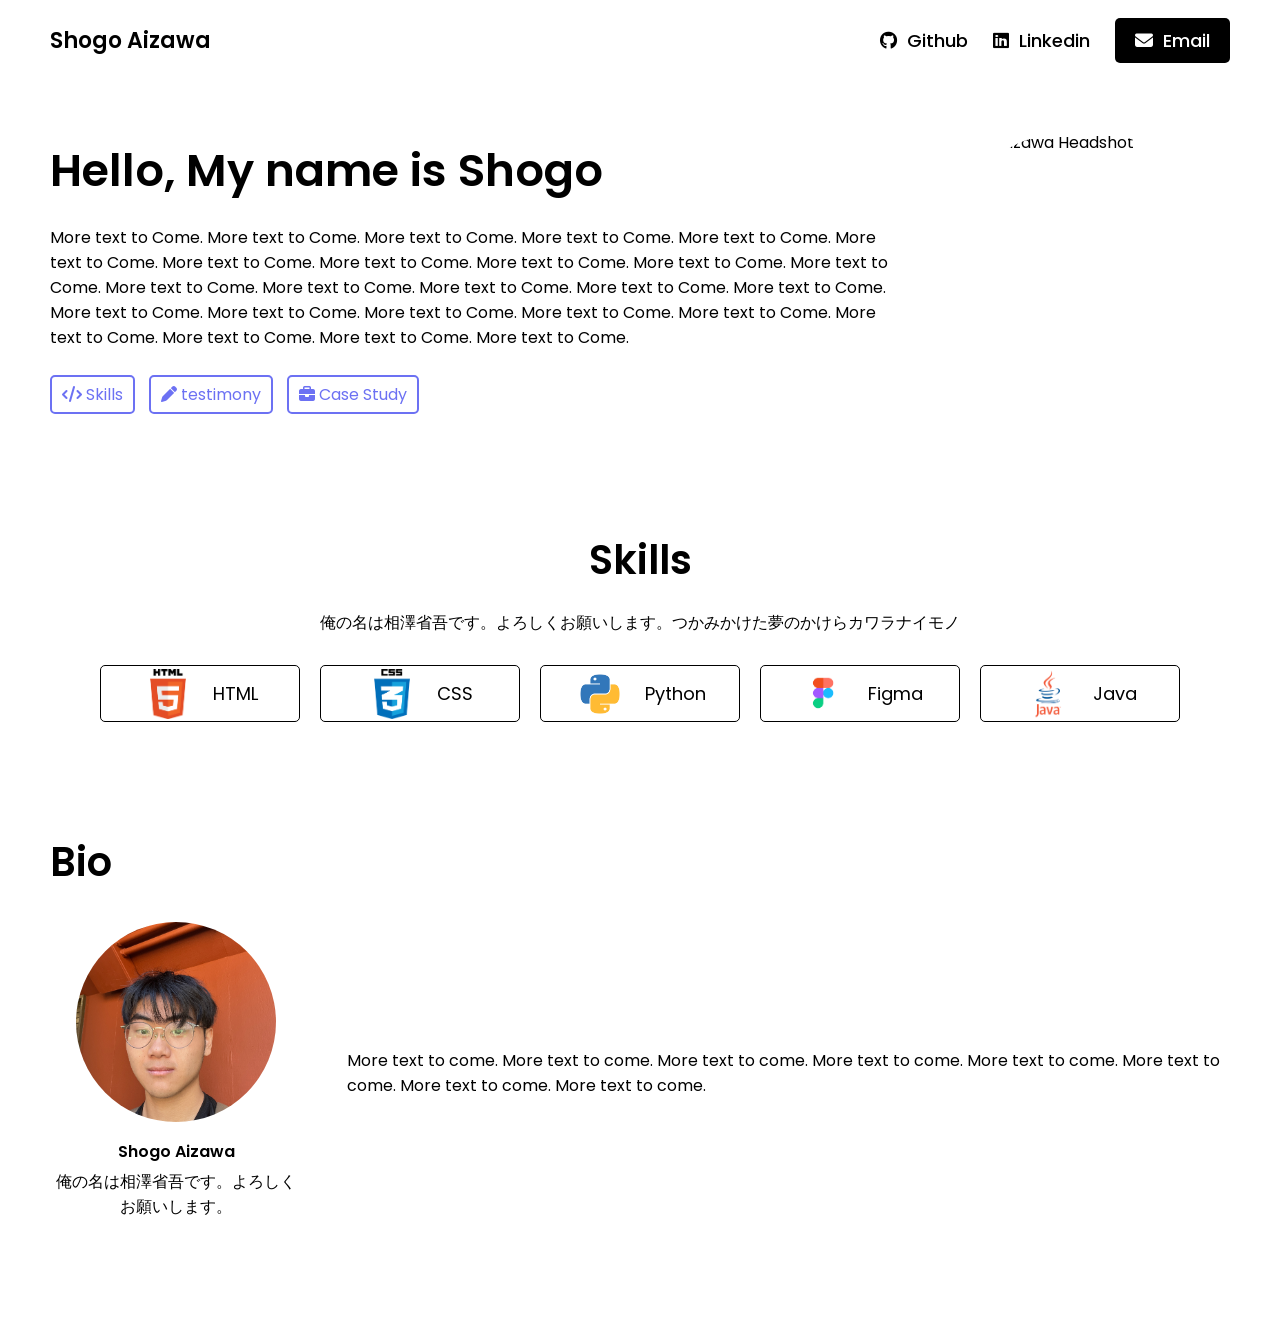
==== index.html @ e5e46f52 "Add files via upload" ====
<!DOCTYPE html>
<html lang="en">
<head>
    <meta charset="UTF-8">
    <meta http-equiv="X-UA-Compatible" content="IE=edge">
    <meta name="viewport" content="width=device-width, initial-scale=1.0">

    <!-- Fonts for Text -->
    <link rel="preconnect" href="https://fonts.googleapis.com">
    <link rel="preconnect" href="https://fonts.gstatic.com" crossorigin>
    <link href="https://fonts.googleapis.com/css2?family=Poppins:wght@400;600&display=swap" rel="stylesheet">

    <!-- Icons -->
    <link rel="stylesheet" href="https://cdnjs.cloudflare.com/ajax/libs/font-awesome/6.7.2/css/all.min.css" integrity="sha512-Evv84Mr4kqVGRNSgIGL/F/aIDqQb7xQ2vcrdIwxfjThSH8CSR7PBEakCr51Ck+w+/U6swU2Im1vVX0SVk9ABhg==" crossorigin="anonymous" referrerpolicy="no-referrer" />

    <Link rel="stylesheet" href="Styles.css">

    <title>Portfolio</title>
</head>
<body>

    <!-- Navigation Bar -->
    <nav>
        <div class="left">
         <a href="/">Shogo Aizawa</a>
         </div>

        <div class="right">

            <!-- Links to Github Icon-->
           <a href="http://github.com" target="_blank" rel="noopener noreferrer">
                <i class="fa-brands fa-github"></i>

                <!-- Text with the link -->
                <span>Github</span>
            </a>


            <!-- Links to LinkedIn Icon-->
            <a href="http://linkedin.com" target="_blank" rel="noopener noreferrer">
                <i class="fab fa-linkedin"></i>
                <span>Linkedin</span>
            </a>


            <!-- Links to Email Icon-->
            <a href="mailto: Shoait18@gmail.com">
                <i class="fa-solid fa-envelope"></i>
                <span>Email</span>
           </a>
        </div>  
    </nav>

    <main>
        <!-- Section 1: Hero -->
         <section class="hero-section">
            <div class="text">
              <h2>Hello, My name is Shogo</h2>
              <p>More text to Come. More text to Come. More text to Come. More text to Come. More text to Come. More text to Come. More text to Come. More text to Come. More text to Come. More text to Come. More text to Come. More text to Come. More text to Come. More text to Come. More text to Come. More text to Come. More text to Come. More text to Come. More text to Come. More text to Come. More text to Come. More text to Come. More text to Come. More text to Come. More text to Come. </p>
              
              <div class="links">
                <a href="#Skills">
                <i class="fa-solid fa-code"></i>
                <span>Skills</span>
                </a>

                <a href="#testimony">
                <i class="fa-solid fa-pen"></i>
                <span>testimony</span>
                </a>

                <a href="casestudy.html">
                    <i class="fa-solid fa-briefcase"></i>
                    <span>Case Study</span>
                </a>

              </div>
            </div>
            
        <div class="headshot">
              <img src="Images/Headshot (1).jpg" alt="Shogo Aizawa Headshot">
        </div>

         </section>

        <!-- Section 2: Skills -->
         <section id="Skills" class="skills-section">
         <h2>Skills</h2>
         <div class="text">
            俺の名は相澤省吾です。よろしくお願いします。つかみかけた夢のかけらカワラナイモノ
         </div>

         <div class="cells">
            <div class="cell">
                <img src="Images/HTML Logo.png" alt="Laws Logo">
                <span>HTML</span>
            </div>

        <div class="cells">
            <div class="cell">
                <img src="Images/css-logo.png" alt="Animal Crossing">
                <span>CSS</span>
            </div>

        <div class="cells">
            <div class="cell">
                <img src="Images/Python_logo.jpg" alt="Cute Shrimp">
                <span>Python</span>
            </div>

        <div class="cells">
            <div class="cell">
                <img src="Images/Figma Logo.png" alt="Cute Fish">
                <span>Figma</span>
            </div>

        <div class="cells">
            <div class="cell">
                <img src="Images/Java.png" alt="Cute Cat">
                <span>Java</span>
            </div>

        
        
        
        
        
        


         </div>
        </section>



        <!-- Section 3: Bio -->
        <section id="Bio" class="Bio-section">
            <h2>Bio</h2>
            <div class="group">
                <div class="person-details">
                    <img src="Images/Me_Headshot.JPG">
                    <p> Shogo Aizawa</p>
                    <p> 俺の名は相澤省吾です。よろしくお願いします。</p>

                </div>

                <div class="text">
              <p>More text to come. More text to come. More text to come. More text to come. More text to come. More text to come. More text to come. More text to come. </p>
                </div>
            </div>

        </section>

    </main>

</body>
</html>
---- Styles.css ----
:root {
    --text-color: #000000;
    --link-color: #6c71f3;
    --background-color: #ffffff;
}

* {
    margin: 0;
    padding: 0;
    box-sizing: border-box;
}

html {
    scroll-behavior: smooth;
}

body { /* This is the main container for the entire webpage, it sets the font, background color, and centers the content with a max width. */
    font-family: 'Poppins', sans-serif;
    background-color: var(--background-color);
    max-width: 1700px;
    margin: 0 auto;
}

a {
    color: var(--link-color);
    text-decoration: none;
}

/* Navigation Bar */
nav {
    display: flex;
    align-items: center;
    justify-content: space-between;

    padding: 0 50px;
    height: 80px;
}

nav .left a {
    color: var(--text-color);
    font-size: 22px;
    font-weight: 600;
}

nav .right a {
    color: var(--text-color);
    font-size: 18px;
    font-weight: 500;
    margin-left: 20px;
}

nav .right a:last-child {
    color: var(--background-color);
    background-color: var(--text-color) ;
    border-radius: 5px;
    padding: 10px 20px; 

}

nav .right a span {
    margin-left: 5px;
}

/* Section 1: Hero Section */
.hero-section {
    display: flex;
    justify-content: space-between;
    align-items: center;
    padding: 0 50px;
    margin: 50px 0;
    margin-bottom: 100px;
    gap: 40px;
}

.hero-section text{
    flex: 5;
}

.hero-section .text h2 {
    font-size: 45px;
    font-weight: 600;
    margin-bottom: 20px;
}

.hero-section .text .links {
    margin-top: 25px;
}

.hero-section .text .links a {
    display: inline-block;
    padding: 5px 10px; 
    border: 2px solid var(--link-color);
    border-radius: 5px;
    margin-right: 10px;
    margin-bottom: 10px;
    transition: .2s;
}

.hero-section .text .links a:hover {
    background-color: var(--link-color);
    color: var(--background-color);
    border:  2px solid var(--text-color)

}

.hero-section .headshot {
    flex: 2;
    display: flex;
    justify-content: right;
}
.hero-section .headshot img {
    width: 300px;
    max-width: 400px;
    border-radius: 50%;
    height: 300px;
    object-fit: cover;
    object-position: top;
}

/*Section 2: Skills */
.skills-section {
    padding: 0 50px;
    margin-bottom: 100px;
}

.skills-section h2 {
    text-align: center;
    font-size: 40px;
    font-weight: 600;
    margin-bottom: 20px;
}

.skills-section .text {
    margin-bottom: 20px;
    text-align: center;
}

.skills-section .cells {
    display: flex;
    justify-content: center;
    flex-wrap: wrap;
}

.skills-section .cells .cell {
    display: flex;
    justify-content: center;
    align-items: center;
    gap: 10px;

    width : 200px;
    padding: 10 20px;
    border: 1.5px solid #000000;
    border-radius: 5px;
    margin: 10px;
}

.skills-section .cells .cell img {
    width: 50px;
    height: 55px;
    margin-right: 10px;
    object-fit: contain;
    border-radius: 2px;
}

.skills-section .cells .cell span {
    font-size: 18px;

}

/* Section 3: Bio */
.Bio-section {
    padding: 0 50px;
    margin-bottom: 100px;
}

.Bio-section h2 {
    font-size: 40px;
    font-weight: 600;
    margin-bottom: 30px;
}

.Bio-section .group {
    display: flex;
    justify-content: space-between;
    align-items: center;
    gap: 45px;
}

.Bio-section .group .person-details {
    text-align: center;
    flex: 2;
}

.Bio-section .group .person-details img{
    width: 200px;
    aspect-ratio: 1/1;
    object-fit: cover;
    border-radius: 50%;
    margin-bottom: 10px;
}

.Bio-section .group .person-details p { /* The space b/w the name and the description */
    font-weight: 600;
    margin-bottom: 5px;
}

.Bio-section .group .person-details p:last-child {
    font-weight: normal;

}

.Bio-section .group .text {
    flex: 7;
}

/* Section 4: Contact */



@media (max-width: 850px) {
    /* Section Hero z1: hero */
    nav {
        padding: 0 20px;
    }
    nav .left a {
        font-size: 20px;
    }
    nav .right a {
        font-size: 16px;
        margin-left: 10px;
    }
    nav .right a:last-child {
        padding: 8px 15px;
    }

    /* Hero Section */
    .hero-section {
        flex-direction: column;
        align-items: center;
        padding: 0 20px;
        margin-bottom: 50px;
    }
    .hero-section text {
        text-align: center;
        margin-bottom: 30px;
    }
    .hero-section .text h2 {
        font-size: 35px;
    }
    .hero-section .headshot img {
        width: 300px;
        max-width: 300px;
    }
}

@media (max-width: 740px) {
    /* Section 1: Hero */
    .hero-section {
        flex-direction: column-reverse;
    }

    .hero-section .headshot {
        width: 300px;
    }

    /* Section 2:  Bio */
.Bio-section h2 {
    text-align: center;
}

.Bio-section .group {
    flex-direction: column;
}

/* Section 4: Contact */
.contact-section .group {
    flex-direction: column;
}
}


@media (max-width: 600px) {
/* Nav Bar */
    nav {
        padding: 0 20px
    }
    nav .right a {
        font-size: 22px
    }

    nav .right a:last-child {
        color: var(--text-color);
        background-color: transparent;
        padding: 0;
    }
    nav .right a span {
        display: none;
    }

    /* Section 1: Hero */
.hero-section {
    padding: 0 20px;
}

.hero-section .text h2 {
     font-size: 30px;
        
}

/*Section 2: Skills */
.skills-section {
    padding: 0 20px;

}
.skills-section .cells .cell span {
    font-size: 16px;
}

/* Section 4: Contact */
.Bio-section {
    padding: 0 20px;
}
/* Casestudy */
/* Case Study Page */
.casestudy-section {
    padding: 0 50px;
    margin: 100px 0;
    display: flex;
    justify-content: center;
    align-items: center;
}

.casestudy-placeholder {
    text-align: center;
    border: 2px dashed var(--link-color);
    border-radius: 10px;
    padding: 80px 60px;
    max-width: 600px;
    width: 100%;
}

.casestudy-placeholder i {
    font-size: 60px;
    color: var(--link-color);
    margin-bottom: 20px;
}

.casestudy-placeholder h1 {
    font-size: 40px;
    font-weight: 600;
    margin-bottom: 15px;
}

.casestudy-placeholder p {
    font-size: 18px;
    color: #666;
    margin-bottom: 30px;
}

.casestudy-placeholder a {
    display: inline-block;
    padding: 10px 20px;
    border: 2px solid var(--link-color);
    border-radius: 5px;
    transition: .2s;
}

.casestudy-placeholder a:hover {
    background-color: var(--link-color);
    color: var(--background-color);
}

.casestudy-placeholder a span {
    margin-left: 5px;
}

}
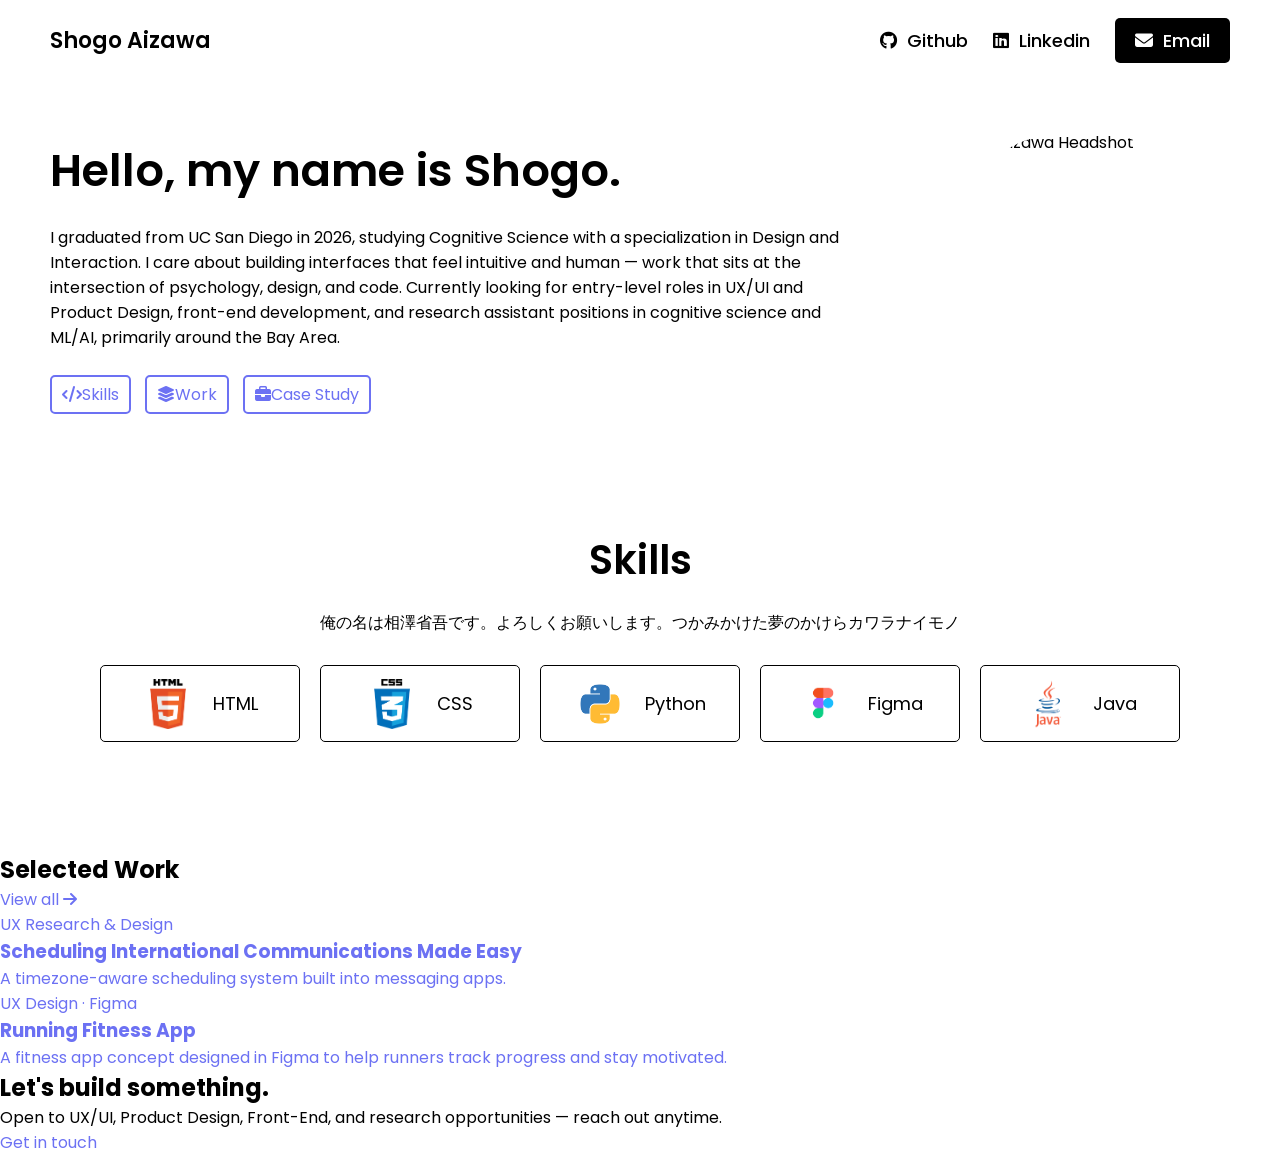
==== commit 576660af: "Update font and enhance hero section content Updated the font link to include Bebas Neue and modifie" ====
--- a/index.html
+++ b/index.html
@@ -8,7 +8,7 @@
     <!-- Fonts for Text -->
     <link rel="preconnect" href="https://fonts.googleapis.com">
     <link rel="preconnect" href="https://fonts.gstatic.com" crossorigin>
-    <link href="https://fonts.googleapis.com/css2?family=Poppins:wght@400;600&display=swap" rel="stylesheet">
+    <link href="https://fonts.googleapis.com/css2?family=Bebas+Neue&family=Poppins:wght@400;600&display=swap" rel="stylesheet">
 
     <!-- Icons -->
     <link rel="stylesheet" href="https://cdnjs.cloudflare.com/ajax/libs/font-awesome/6.7.2/css/all.min.css" integrity="sha512-Evv84Mr4kqVGRNSgIGL/F/aIDqQb7xQ2vcrdIwxfjThSH8CSR7PBEakCr51Ck+w+/U6swU2Im1vVX0SVk9ABhg==" crossorigin="anonymous" referrerpolicy="no-referrer" />
@@ -18,6 +18,8 @@
     <title>Portfolio</title>
 </head>
 <body>
+    <!-- Grain Effect -->
+    <div class="grain"></div>
 
     <!-- Navigation Bar -->
     <nav>
@@ -55,27 +57,17 @@
         <!-- Section 1: Hero -->
          <section class="hero-section">
             <div class="text">
-              <h2>Hello, My name is Shogo</h2>
-              <p>More text to Come. More text to Come. More text to Come. More text to Come. More text to Come. More text to Come. More text to Come. More text to Come. More text to Come. More text to Come. More text to Come. More text to Come. More text to Come. More text to Come. More text to Come. More text to Come. More text to Come. More text to Come. More text to Come. More text to Come. More text to Come. More text to Come. More text to Come. More text to Come. More text to Come. </p>
-              
-              <div class="links">
-                <a href="#Skills">
-                <i class="fa-solid fa-code"></i>
-                <span>Skills</span>
-                </a>
-
-                <a href="#testimony">
-                <i class="fa-solid fa-pen"></i>
-                <span>testimony</span>
-                </a>
-
-                <a href="casestudy.html">
-                    <i class="fa-solid fa-briefcase"></i>
-                    <span>Case Study</span>
-                </a>
-
+                <h2 class="reveal-heading">
+                  <span>Hello, my name is</span>
+                  <span class="accent">Shogo.</span>
+                </h2>
+                <p class="reveal">I graduated from UC San Diego in 2026, studying Cognitive Science with a specialization in Design and Interaction. I care about building interfaces that feel intuitive and human — work that sits at the intersection of psychology, design, and code. Currently looking for entry-level roles in UX/UI and Product Design, front-end development, and research assistant positions in cognitive science and ML/AI, primarily around the Bay Area.</p>              
+                <div class="links reveal">
+                    <a href="#Skills"><i class="fa-solid fa-code"></i><span>Skills</span></a>
+                    <a href="#work"><i class="fa-solid fa-layer-group"></i><span>Work</span></a>
+                    <a href="casesstudies.html"><i class="fa-solid fa-briefcase"></i><span>Case Study</span></a>
+                </div>
               </div>
-            </div>
             
         <div class="headshot">
               <img src="Images/Headshot (1).jpg" alt="Shogo Aizawa Headshot">
@@ -91,67 +83,47 @@
          </div>
 
          <div class="cells">
-            <div class="cell">
-                <img src="Images/HTML Logo.png" alt="Laws Logo">
-                <span>HTML</span>
-            </div>
-
-        <div class="cells">
-            <div class="cell">
-                <img src="Images/css-logo.png" alt="Animal Crossing">
-                <span>CSS</span>
-            </div>
-
-        <div class="cells">
-            <div class="cell">
-                <img src="Images/Python_logo.jpg" alt="Cute Shrimp">
-                <span>Python</span>
-            </div>
-
-        <div class="cells">
-            <div class="cell">
-                <img src="Images/Figma Logo.png" alt="Cute Fish">
-                <span>Figma</span>
-            </div>
-
-        <div class="cells">
-            <div class="cell">
-                <img src="Images/Java.png" alt="Cute Cat">
-                <span>Java</span>
-            </div>
-
+            <div class="cell"><img src="Images/HTML Logo.png" alt="HTML"><span>HTML</span></div>
+            <div class="cell"><img src="Images/css-logo.png" alt="CSS"><span>CSS</span></div>
+            <div class="cell"><img src="Images/Python_logo.jpg" alt="Python"><span>Python</span></div>
+            <div class="cell"><img src="Images/Figma Logo.png" alt="Figma"><span>Figma</span></div>
+            <div class="cell"><img src="Images/Java.png" alt="Java"><span>Java</span></div>
+        </div>
         
-        
-        
-        
-        
-        
-
-
          </div>
         </section>
 
+        <section id="work" class="work-section reveal">
+            <div class="work-heading">
+                <h2>Selected Work</h2>
+                <a href="casesstudies.html" class="view-all">View all <i class="fa-solid fa-arrow-right"></i></a>
+            </div>
+            <div class="cs-grid">
+                <a href="SNS_Timezone_Scheduling.html" class="cs-card">
+                    <span class="cs-tag">UX Research &amp; Design</span>
+                    <h3>Scheduling International Communications Made Easy</h3>
+                    <p>A timezone-aware scheduling system built into messaging apps.</p>
+                </a>
+                <a href="casestudy-running-app.html" class="cs-card">
+                    <span class="cs-tag">UX Design · Figma</span>
+                    <h3>Running Fitness App</h3>
+                    <p>A fitness app concept designed in Figma to help runners track progress and stay motivated.</p>
+                </a>
+            </div>
+        </section>
 
+        <section class="cta-section reveal">
+            <h2>Let's build something.</h2>
+            <p>Open to UX/UI, Product Design, Front-End, and research opportunities — reach out anytime.</p>
+            <a href="mailto:Shoait18@gmail.com" class="cta-button">Get in touch</a>
+        </section>
+    
+        <div class="cursor-dot"></div>
 
-        <!-- Section 3: Bio -->
-        <section id="Bio" class="Bio-section">
-            <h2>Bio</h2>
-            <div class="group">
-                <div class="person-details">
-                    <img src="Images/Me_Headshot.JPG">
-                    <p> Shogo Aizawa</p>
-                    <p> 俺の名は相澤省吾です。よろしくお願いします。</p>
-
-                </div>
-
-                <div class="text">
-              <p>More text to come. More text to come. More text to come. More text to come. More text to come. More text to come. More text to come. More text to come. </p>
-                </div>
-            </div>
-
-        </section>
+        <script src="script.js"></script>
 
     </main>
 
+
 </body>
-</html>+</html>
--- a/Styles.css
+++ b/Styles.css
@@ -14,7 +14,7 @@
     scroll-behavior: smooth;
 }
 
-body { /* This is the main container for the entire webpage, it sets the font, background color, and centers the content with a max width. */
+body {
     font-family: 'Poppins', sans-serif;
     background-color: var(--background-color);
     max-width: 1700px;
@@ -26,12 +26,11 @@
     text-decoration: none;
 }
 
-/* Navigation Bar */
+/* ─── Navigation Bar ─────────────────────────────── */
 nav {
     display: flex;
     align-items: center;
     justify-content: space-between;
-
     padding: 0 50px;
     height: 80px;
 }
@@ -51,28 +50,26 @@
 
 nav .right a:last-child {
     color: var(--background-color);
-    background-color: var(--text-color) ;
+    background-color: var(--text-color);
     border-radius: 5px;
-    padding: 10px 20px; 
-
+    padding: 10px 20px;
 }
 
 nav .right a span {
     margin-left: 5px;
 }
 
-/* Section 1: Hero Section */
+/* ─── Hero Section ───────────────────────────────── */
 .hero-section {
     display: flex;
     justify-content: space-between;
     align-items: center;
     padding: 0 50px;
-    margin: 50px 0;
-    margin-bottom: 100px;
+    margin: 50px 0 100px;
     gap: 40px;
 }
 
-.hero-section text{
+.hero-section .text {
     flex: 5;
 }
 
@@ -88,7 +85,7 @@
 
 .hero-section .text .links a {
     display: inline-block;
-    padding: 5px 10px; 
+    padding: 5px 10px;
     border: 2px solid var(--link-color);
     border-radius: 5px;
     margin-right: 10px;
@@ -99,8 +96,7 @@
 .hero-section .text .links a:hover {
     background-color: var(--link-color);
     color: var(--background-color);
-    border:  2px solid var(--text-color)
-
+    border: 2px solid var(--text-color);
 }
 
 .hero-section .headshot {
@@ -108,6 +104,7 @@
     display: flex;
     justify-content: right;
 }
+
 .hero-section .headshot img {
     width: 300px;
     max-width: 400px;
@@ -117,7 +114,7 @@
     object-position: top;
 }
 
-/*Section 2: Skills */
+/* ─── Skills Section ─────────────────────────────── */
 .skills-section {
     padding: 0 50px;
     margin-bottom: 100px;
@@ -146,9 +143,8 @@
     justify-content: center;
     align-items: center;
     gap: 10px;
-
-    width : 200px;
-    padding: 10 20px;
+    width: 200px;
+    padding: 10px 20px;
     border: 1.5px solid #000000;
     border-radius: 5px;
     margin: 10px;
@@ -164,10 +160,9 @@
 
 .skills-section .cells .cell span {
     font-size: 18px;
-
-}
-
-/* Section 3: Bio */
+}
+
+/* ─── Bio Section ────────────────────────────────── */
 .Bio-section {
     padding: 0 50px;
     margin-bottom: 100px;
@@ -191,7 +186,7 @@
     flex: 2;
 }
 
-.Bio-section .group .person-details img{
+.Bio-section .group .person-details img {
     width: 200px;
     aspect-ratio: 1/1;
     object-fit: cover;
@@ -199,62 +194,321 @@
     margin-bottom: 10px;
 }
 
-.Bio-section .group .person-details p { /* The space b/w the name and the description */
+.Bio-section .group .person-details p {
     font-weight: 600;
     margin-bottom: 5px;
 }
 
 .Bio-section .group .person-details p:last-child {
     font-weight: normal;
-
 }
 
 .Bio-section .group .text {
     flex: 7;
 }
 
-/* Section 4: Contact */
-
-
+/* ─── Case Study Layout ──────────────────────────── */
+.casestudy-layout {
+    display: flex;
+    align-items: flex-start;
+    gap: 0;
+    padding: 0 50px 80px;
+}
+
+/* ─── Sidebar ────────────────────────────────────── */
+.casestudy-sidebar {
+    position: sticky;
+    top: 30px;
+    width: 200px;
+    flex-shrink: 0;
+    padding-top: 10px;
+    margin-right: 50px;
+}
+
+.sidebar-label {
+    font-size: 11px;
+    font-weight: 600;
+    letter-spacing: 0.08em;
+    text-transform: uppercase;
+    color: #999;
+    margin-bottom: 12px;
+}
+
+.sidebar-nav {
+    display: flex;
+    flex-direction: column;
+    gap: 4px;
+}
+
+.sidebar-link {
+    font-size: 14px;
+    color: #888;
+    padding: 6px 12px;
+    border-left: 2px solid #e5e5e5;
+    transition: all 0.2s;
+    display: block;
+}
+
+.sidebar-link:hover {
+    color: var(--link-color);
+    border-left-color: var(--link-color);
+    background-color: transparent;
+}
+
+.sidebar-link.active {
+    color: var(--link-color);
+    border-left-color: var(--link-color);
+    font-weight: 600;
+}
+
+/* ─── Case Study Content ─────────────────────────── */
+.casestudy-section {
+    flex: 1;
+    min-width: 0;
+    padding-top: 10px;
+}
+
+.casestudy-content {
+    width: 100%;
+}
+
+.casestudy-header {
+    display: flex;
+    align-items: center;
+    gap: 16px;
+    margin-bottom: 50px;
+    padding-bottom: 24px;
+    border-bottom: 2px solid var(--link-color);
+}
+
+.casestudy-header i {
+    font-size: 28px;
+    color: var(--link-color);
+}
+
+.casestudy-header h1 {
+    font-size: 36px;
+    font-weight: 600;
+    margin: 0;
+    flex: 1;
+}
+
+.back-link {
+    display: inline-flex;
+    align-items: center;
+    gap: 6px;
+    padding: 8px 16px;
+    border: 2px solid var(--link-color);
+    border-radius: 5px;
+    font-size: 14px;
+    color: var(--link-color);
+    transition: 0.2s;
+    white-space: nowrap;
+}
+
+.back-link:hover {
+    background-color: var(--link-color);
+    color: var(--background-color);
+}
+
+/* ─── Section Blocks ─────────────────────────────── */
+.casestudy-block {
+    margin-bottom: 64px;
+    scroll-margin-top: 30px;
+}
+
+.casestudy-block h2 {
+    font-size: 22px;
+    font-weight: 600;
+    margin-bottom: 20px;
+    color: var(--link-color);
+}
+
+.casestudy-block p {
+    font-size: 16px;
+    line-height: 1.85;
+    color: #444;
+    margin-bottom: 16px;
+}
+
+.casestudy-block p:last-child {
+    margin-bottom: 0;
+}
+
+/* ─── Carousel ───────────────────────────────────── */
+.carousel {
+    display: flex;
+    align-items: center;
+    gap: 16px;
+    margin-top: 28px;
+}
+
+.carousel-track-wrapper {
+    overflow: hidden;
+    flex: 1;
+}
+
+.carousel-track {
+    display: flex;
+    transition: transform 0.4s ease;
+}
+
+.carousel-slide {
+    min-width: 100%;
+    margin: 0;
+    display: flex;
+    flex-direction: column;
+    align-items: center;
+}
+
+.prototype-img {
+    width: auto;
+    max-width: 100%;
+    height: 520px;
+    object-fit: contain;
+    display: block;
+    border-radius: 10px;
+}
+
+.carousel-slide figcaption {
+    margin-top: 14px;
+    text-align: center;
+    max-width: 480px;
+}
+
+.carousel-slide figcaption strong {
+    display: block;
+    font-size: 15px;
+    color: var(--text-color);
+    margin-bottom: 4px;
+}
+
+.carousel-slide figcaption span {
+    font-size: 13px;
+    color: #888;
+    line-height: 1.6;
+}
+
+.carousel-btn {
+    background: none;
+    border: 2px solid var(--link-color);
+    color: var(--link-color);
+    border-radius: 50%;
+    width: 42px;
+    height: 42px;
+    font-size: 24px;
+    cursor: pointer;
+    flex-shrink: 0;
+    line-height: 1;
+    transition: 0.2s;
+    display: flex;
+    align-items: center;
+    justify-content: center;
+}
+
+.carousel-btn:hover {
+    background-color: var(--link-color);
+    color: #fff;
+}
+
+/* Dots */
+.carousel-dots {
+    display: flex;
+    justify-content: center;
+    gap: 8px;
+    margin-top: 16px;
+}
+
+.carousel-dot {
+    width: 8px;
+    height: 8px;
+    border-radius: 50%;
+    border: none;
+    background-color: #ddd;
+    cursor: pointer;
+    transition: background-color 0.2s;
+    padding: 0;
+}
+
+.carousel-dot.active {
+    background-color: var(--link-color);
+}
+
+/* ─── Multi-image slide ──────────────────────────── */
+.multi-img-slide {
+    display: flex;
+    gap: 16px;
+    justify-content: center;
+    align-items: flex-end;
+    width: 100%;
+}
+
+.prototype-img-multi {
+    width: 0;
+    flex: 1;
+    height: 520px;
+    object-fit: contain;
+    display: block;
+    border-radius: 10px;
+}
+
+/* ─── Responsive ─────────────────────────────────── */
+@media (max-width: 1024px) {
+    .casestudy-layout {
+        padding: 0 30px 80px;
+    }
+
+    .casestudy-sidebar {
+        width: 160px;
+        margin-right: 30px;
+    }
+}
 
 @media (max-width: 850px) {
-    /* Section Hero z1: hero */
     nav {
         padding: 0 20px;
     }
+
     nav .left a {
         font-size: 20px;
     }
+
     nav .right a {
         font-size: 16px;
         margin-left: 10px;
     }
+
     nav .right a:last-child {
         padding: 8px 15px;
     }
 
-    /* Hero Section */
     .hero-section {
         flex-direction: column;
         align-items: center;
         padding: 0 20px;
         margin-bottom: 50px;
     }
-    .hero-section text {
-        text-align: center;
-        margin-bottom: 30px;
-    }
+
     .hero-section .text h2 {
         font-size: 35px;
     }
+
     .hero-section .headshot img {
         width: 300px;
         max-width: 300px;
     }
+
+    /* Hide sidebar on tablet, show top bar instead */
+    .casestudy-sidebar {
+        display: none;
+    }
+
+    .casestudy-layout {
+        padding: 0 24px 60px;
+    }
 }
 
 @media (max-width: 740px) {
-    /* Section 1: Hero */
     .hero-section {
         flex-direction: column-reverse;
     }
@@ -263,29 +517,22 @@
         width: 300px;
     }
 
-    /* Section 2:  Bio */
-.Bio-section h2 {
-    text-align: center;
-}
-
-.Bio-section .group {
-    flex-direction: column;
-}
-
-/* Section 4: Contact */
-.contact-section .group {
-    flex-direction: column;
-}
-}
-
+    .Bio-section h2 {
+        text-align: center;
+    }
+
+    .Bio-section .group {
+        flex-direction: column;
+    }
+}
 
 @media (max-width: 600px) {
-/* Nav Bar */
     nav {
-        padding: 0 20px
-    }
+        padding: 0 20px;
+    }
+
     nav .right a {
-        font-size: 22px
+        font-size: 22px;
     }
 
     nav .right a:last-child {
@@ -293,85 +540,36 @@
         background-color: transparent;
         padding: 0;
     }
+
     nav .right a span {
         display: none;
     }
 
-    /* Section 1: Hero */
-.hero-section {
-    padding: 0 20px;
-}
-
-.hero-section .text h2 {
-     font-size: 30px;
-        
-}
-
-/*Section 2: Skills */
-.skills-section {
-    padding: 0 20px;
-
-}
-.skills-section .cells .cell span {
-    font-size: 16px;
-}
-
-/* Section 4: Contact */
-.Bio-section {
-    padding: 0 20px;
-}
-/* Casestudy */
-/* Case Study Page */
-.casestudy-section {
-    padding: 0 50px;
-    margin: 100px 0;
-    display: flex;
-    justify-content: center;
-    align-items: center;
-}
-
-.casestudy-placeholder {
-    text-align: center;
-    border: 2px dashed var(--link-color);
-    border-radius: 10px;
-    padding: 80px 60px;
-    max-width: 600px;
-    width: 100%;
-}
-
-.casestudy-placeholder i {
-    font-size: 60px;
-    color: var(--link-color);
-    margin-bottom: 20px;
-}
-
-.casestudy-placeholder h1 {
-    font-size: 40px;
-    font-weight: 600;
-    margin-bottom: 15px;
-}
-
-.casestudy-placeholder p {
-    font-size: 18px;
-    color: #666;
-    margin-bottom: 30px;
-}
-
-.casestudy-placeholder a {
-    display: inline-block;
-    padding: 10px 20px;
-    border: 2px solid var(--link-color);
-    border-radius: 5px;
-    transition: .2s;
-}
-
-.casestudy-placeholder a:hover {
-    background-color: var(--link-color);
-    color: var(--background-color);
-}
-
-.casestudy-placeholder a span {
-    margin-left: 5px;
-}
-
-}+    .hero-section {
+        padding: 0 20px;
+    }
+
+    .hero-section .text h2 {
+        font-size: 30px;
+    }
+
+    .skills-section {
+        padding: 0 20px;
+    }
+
+    .skills-section .cells .cell span {
+        font-size: 16px;
+    }
+
+    .Bio-section {
+        padding: 0 20px;
+    }
+
+    .casestudy-layout {
+        padding: 0 20px 60px;
+    }
+
+    .casestudy-header h1 {
+        font-size: 26px;
+    }
+}
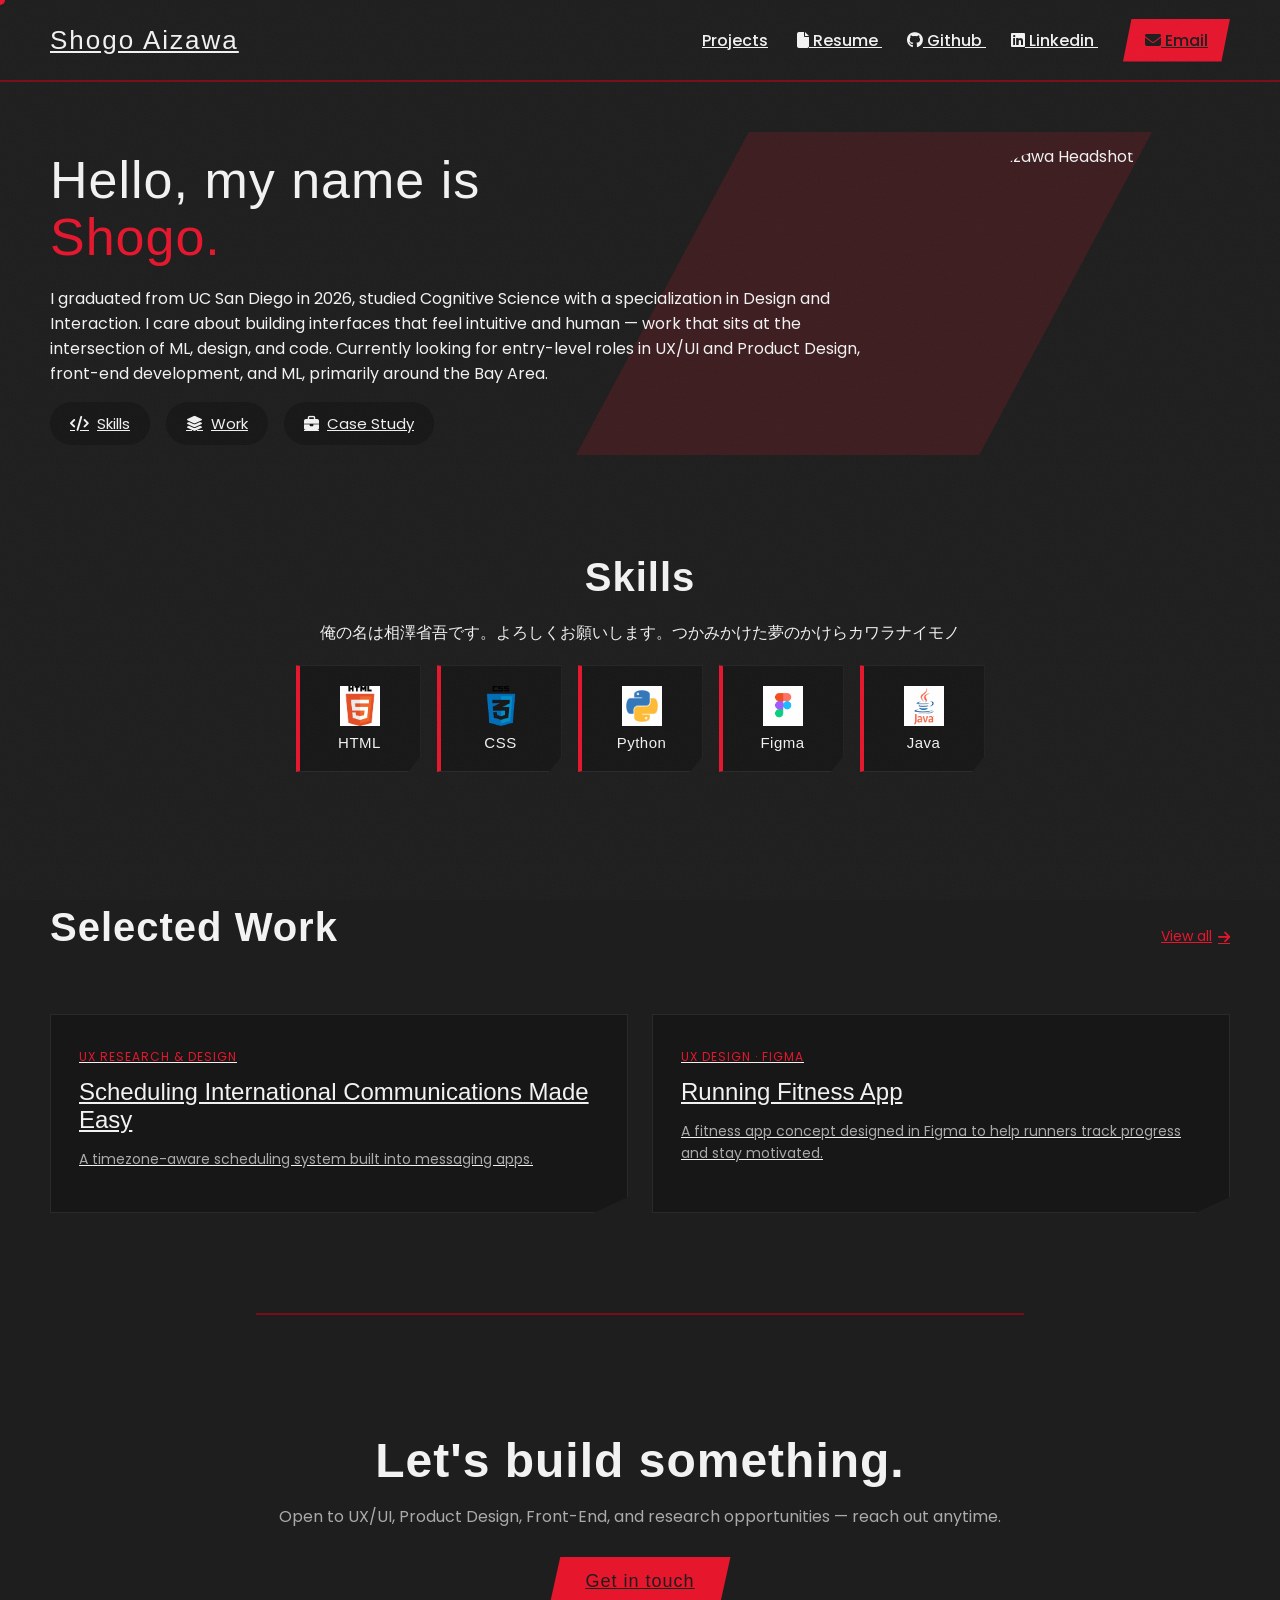
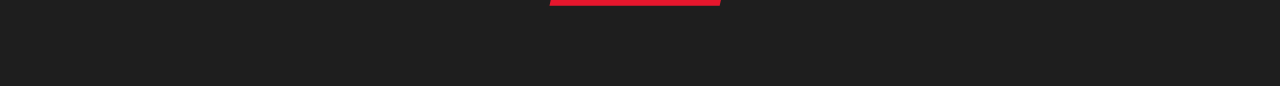
==== commit 82b12336: "Enhance SEO and update introduction text Updated meta tags for SEO and changed text in the introduct" ====
--- a/index.html
+++ b/index.html
@@ -16,10 +16,21 @@
     <Link rel="stylesheet" href="Styles.css">
 
     <title>Portfolio</title>
+
+
+    <link rel="icon" href="data:image/svg+xml,%3Csvg xmlns='http://www.w3.org/2000/svg' viewBox='0 0 100 100'%3E%3Crect width='100' height='100' fill='%230d0d0d'/%3E%3Ctext x='50' y='68' font-size='55' font-family='Arial' font-weight='bold' fill='%23e6162d' text-anchor='middle'%3ES%3C/text%3E%3C/svg%3E">
+    <meta name="description" content="Shogo Aizawa — UX/UI & Product Designer, Front-End Developer">
+    <meta property="og:title" content="Shogo Aizawa | Portfolio">
+    <meta property="og:description" content="UX/UI & Product Design, Front-End Development, and ML">
+    <meta property="og:type" content="website">
+
+    </a>
 </head>
 <body>
     <!-- Grain Effect -->
     <div class="grain"></div>
+
+    <div class="scroll-progress"></div>
 
     <!-- Navigation Bar -->
     <nav>
@@ -28,6 +39,14 @@
          </div>
 
         <div class="right">
+            
+            <a href="projects.html">Projects</a>
+
+            <!-- Resume -->
+            <a href="Resume.pdf" target="_blank" rel="noopener noreferrer">
+                <i class="fa-solid fa-file"></i>
+                <span>Resume</span>
+            </a>
 
             <!-- Links to Github Icon-->
            <a href="http://github.com" target="_blank" rel="noopener noreferrer">
@@ -61,7 +80,7 @@
                   <span>Hello, my name is</span>
                   <span class="accent">Shogo.</span>
                 </h2>
-                <p class="reveal">I graduated from UC San Diego in 2026, studying Cognitive Science with a specialization in Design and Interaction. I care about building interfaces that feel intuitive and human — work that sits at the intersection of psychology, design, and code. Currently looking for entry-level roles in UX/UI and Product Design, front-end development, and research assistant positions in cognitive science and ML/AI, primarily around the Bay Area.</p>              
+                <p class="reveal">I graduated from UC San Diego in 2026, studied Cognitive Science with a specialization in Design and Interaction. I care about building interfaces that feel intuitive and human — work that sits at the intersection of ML, design, and code. Currently looking for entry-level roles in UX/UI and Product Design, front-end development, and ML, primarily around the Bay Area.</p>              
                 <div class="links reveal">
                     <a href="#Skills"><i class="fa-solid fa-code"></i><span>Skills</span></a>
                     <a href="#work"><i class="fa-solid fa-layer-group"></i><span>Work</span></a>
@@ -124,6 +143,6 @@
 
     </main>
 
-
+    <div class="page-transition"></div>
 </body>
 </html>
--- a/Styles.css
+++ b/Styles.css
@@ -1,30 +1,49 @@
 :root {
-    --text-color: #000000;
-    --link-color: #6c71f3;
-    --background-color: #ffffff;
-}
-
-* {
-    margin: 0;
-    padding: 0;
-    box-sizing: border-box;
-}
-
-html {
-    scroll-behavior: smooth;
+    --text-color: #f2f2f2;
+    --bg-color: #1e1e1e;
+    --surface-color: #171717;
+    --accent-red: #e6162d;
+    --accent-red-dim: #7a0d18;
+    --link-color: #e6162d;
+    --background-color: #252525;
+    --heading-font: 'Bebas Neue', sans-serif;
 }
 
 body {
     font-family: 'Poppins', sans-serif;
-    background-color: var(--background-color);
+    background-color: var(--bg-color);
+    color: var(--text-color);
     max-width: 1700px;
     margin: 0 auto;
-}
-
-a {
-    color: var(--link-color);
-    text-decoration: none;
-}
+    overflow-x: hidden;
+}
+/* --- Grainy texture overlay for subtle visual noise effect --- */
+.grain {
+    position: fixed;
+    inset: 0;
+    z-index: 9998;
+    pointer-events: none;
+    opacity: 0.035;
+    background-image: url("data:image/svg+xml,%3Csvg xmlns='http://www.w3.org/2000/svg' width='100' height='100'%3E%3Cfilter id='n'%3E%3CfeTurbulence type='fractalNoise' baseFrequency='0.9' numOctaves='2' stitchTiles='stitch'/%3E%3C/filter%3E%3Crect width='100%25' height='100%25' filter='url(%23n)'/%3E%3C/svg%3E");
+}
+
+
+h1, h2 {
+    font-family: var(--heading-font);
+    letter-spacing: 1px;
+}
+
+/* Reveal-on-scroll base state — JS adds .is-visible when a section scrolls in */
+.reveal {
+    opacity: 0;
+    transform: translateY(40px);
+    transition: opacity 0.7s ease, transform 0.7s ease;
+}
+.reveal.is-visible {
+    opacity: 1;
+    transform: translateY(0);
+}
+
 
 /* ─── Navigation Bar ─────────────────────────────── */
 nav {
@@ -33,34 +52,67 @@
     justify-content: space-between;
     padding: 0 50px;
     height: 80px;
+    background-color: var(--bg-color);
+    border-bottom: 2px solid var(--accent-red-dim);
 }
 
 nav .left a {
     color: var(--text-color);
-    font-size: 22px;
-    font-weight: 600;
+    font-size: 26px;
+    font-weight: 400;
+    font-family: var(--heading-font);
+    letter-spacing: 2px;
 }
 
 nav .right a {
+    position: relative;
     color: var(--text-color);
-    font-size: 18px;
+    font-size: 16px;
     font-weight: 500;
-    margin-left: 20px;
+    margin-left: 25px;
+    padding-bottom: 4px;
+    overflow: hidden;
+}
+
+/* the "selection slash" — a red bar that sweeps in from the left on hover */
+nav .right a::after {
+    content: "";
+    position: absolute;
+    left: 0;
+    bottom: 0;
+    width: 100%;
+    height: 3px;
+    background: var(--accent-red);
+    transform: scaleX(0);
+    transform-origin: left;
+    transition: transform 0.25s ease;
+}
+
+nav .right a:hover::after {
+    transform: scaleX(1);
+}
+
+nav .right a:hover {
+    color: var(--accent-red);
 }
 
 nav .right a:last-child {
-    color: var(--background-color);
-    background-color: var(--text-color);
-    border-radius: 5px;
-    padding: 10px 20px;
-}
-
-nav .right a span {
-    margin-left: 5px;
+    color: var(--bg-color);
+    background-color: var(--accent-red);
+    border-radius: 0;
+    clip-path: polygon(8% 0, 100% 0, 92% 100%, 0% 100%);
+    padding: 10px 22px;
+}
+
+nav .right a:last-child::after { display: none; }
+nav .right a:last-child:hover {
+    color: var(--bg-color);
+    background-color: #fff;
 }
 
 /* ─── Hero Section ───────────────────────────────── */
 .hero-section {
+    position: relative;
     display: flex;
     justify-content: space-between;
     align-items: center;
@@ -69,34 +121,42 @@
     gap: 40px;
 }
 
-.hero-section .text {
-    flex: 5;
-}
-
-.hero-section .text h2 {
-    font-size: 45px;
-    font-weight: 600;
-    margin-bottom: 20px;
-}
-
-.hero-section .text .links {
-    margin-top: 25px;
-}
-
-.hero-section .text .links a {
-    display: inline-block;
-    padding: 5px 10px;
-    border: 2px solid var(--link-color);
-    border-radius: 5px;
-    margin-right: 10px;
-    margin-bottom: 10px;
-    transition: .2s;
-}
-
-.hero-section .text .links a:hover {
-    background-color: var(--link-color);
-    color: var(--background-color);
-    border: 2px solid var(--text-color);
+/* the big red diagonal slab behind everything — the core P5 visual signature */
+.hero-section::before {
+    content: "";
+    position: absolute;
+    top: 0;
+    right: 10%;
+    width: 45%;
+    height: 100%;
+    background: var(--accent-red);
+    clip-path: polygon(30% 0, 100% 0, 70% 100%, 0% 100%);
+    opacity: 0.15;
+    z-index: -1;
+}
+
+.reveal-heading span {
+    display: block;
+    font-size: 52px;
+    font-weight: 400;
+    line-height: 1.1;
+    opacity: 0;
+    transform: translateX(-40px);
+    transition: opacity 0.6s ease, transform 0.6s ease;
+}
+
+.reveal-heading span.accent {
+    color: var(--accent-red);
+}
+
+.reveal-heading.is-visible span {
+    opacity: 1;
+    transform: translateX(0);
+}
+
+/* stagger the two lines */
+.reveal-heading.is-visible span:nth-child(2) {
+    transition-delay: 0.15s;
 }
 
 .hero-section .headshot {
@@ -114,6 +174,65 @@
     object-position: top;
 }
 
+.hero-section .text .links a {
+    display: inline-flex;
+    align-items: center;
+    gap: 8px;
+    padding: 10px 20px;
+    border: none;
+    border-radius: 999px;
+    background: var(--surface-color);
+    color: var(--text-color);
+    margin-right: 12px;
+    margin-bottom: 10px;
+    font-size: 15px;
+    transition: background 0.25s, color 0.25s, transform 0.2s;
+}
+
+.hero-section .text .links a:hover {
+    background: var(--accent-red);
+    color: var(--bg-color);
+    transform: translateY(-2px);
+}
+
+
+/*--- Resume ---*/
+.resume-btn {
+    padding: 6px 16px !important;
+}
+.resume-btn:hover {
+    background: var(--accent-red);
+    color: var(--bg-color) !important;
+}
+
+/* ---Japanese text in hero section--- */
+
+.jp-line {
+    color: #999;
+    font-size: 15px;
+    margin-bottom: 14px;
+}
+
+@media (hover: hover) { * { cursor: none; } }
+
+.cursor-dot {
+    position: fixed;
+    top: 0; left: 0;
+    width: 10px; height: 10px;
+    background: var(--accent-red);
+    border-radius: 50%;
+    pointer-events: none;
+    z-index: 9999;
+    transform: translate(-50%, -50%);
+    transition: width 0.2s, height 0.2s, background 0.2s, border 0.2s;
+}
+.cursor-dot.hovering {
+    width: 34px;
+    height: 34px;
+    background: rgba(230, 22, 45, 0.25);
+    border: 2px solid var(--accent-red);
+}
+
 /* ─── Skills Section ─────────────────────────────── */
 .skills-section {
     padding: 0 50px;
@@ -136,75 +255,36 @@
     display: flex;
     justify-content: center;
     flex-wrap: wrap;
-}
-
+    gap: 16px;
+}
 .skills-section .cells .cell {
     display: flex;
-    justify-content: center;
-    align-items: center;
-    gap: 10px;
-    width: 200px;
-    padding: 10px 20px;
-    border: 1.5px solid #000000;
-    border-radius: 5px;
-    margin: 10px;
-}
-
+    flex-direction: column;
+    align-items: center;
+    gap: 8px;
+    width: 90px;
+    padding: 20px 15px;
+    background: var(--surface-color);
+    border: 1px solid #2a2a2a;
+    border-left: 4px solid var(--accent-red);
+    clip-path: polygon(0 0, 100% 0, 100% 85%, 90% 100%, 0 100%);
+    margin: 0;
+    transition: transform 0.2s, border-color 0.2s;
+}
+.skills-section .cells .cell:hover {
+    transform: translateY(-6px);
+    border-left-color: #ffffff;
+}
 .skills-section .cells .cell img {
-    width: 50px;
-    height: 55px;
-    margin-right: 10px;
+    width: 40px;
+    height: 40px;
+    margin: 0;
     object-fit: contain;
-    border-radius: 2px;
-}
-
+}
 .skills-section .cells .cell span {
-    font-size: 18px;
-}
-
-/* ─── Bio Section ────────────────────────────────── */
-.Bio-section {
-    padding: 0 50px;
-    margin-bottom: 100px;
-}
-
-.Bio-section h2 {
-    font-size: 40px;
-    font-weight: 600;
-    margin-bottom: 30px;
-}
-
-.Bio-section .group {
-    display: flex;
-    justify-content: space-between;
-    align-items: center;
-    gap: 45px;
-}
-
-.Bio-section .group .person-details {
-    text-align: center;
-    flex: 2;
-}
-
-.Bio-section .group .person-details img {
-    width: 200px;
-    aspect-ratio: 1/1;
-    object-fit: cover;
-    border-radius: 50%;
-    margin-bottom: 10px;
-}
-
-.Bio-section .group .person-details p {
-    font-weight: 600;
-    margin-bottom: 5px;
-}
-
-.Bio-section .group .person-details p:last-child {
-    font-weight: normal;
-}
-
-.Bio-section .group .text {
-    flex: 7;
+    font-family: var(--heading-font);
+    font-size: 15px;
+    letter-spacing: 0.5px;
 }
 
 /* ─── Case Study Layout ──────────────────────────── */
@@ -237,29 +317,45 @@
 .sidebar-nav {
     display: flex;
     flex-direction: column;
-    gap: 4px;
+    gap: 18px;
 }
 
 .sidebar-link {
+    position: relative;
+    display: block;
     font-size: 14px;
     color: #888;
-    padding: 6px 12px;
-    border-left: 2px solid #e5e5e5;
-    transition: all 0.2s;
-    display: block;
-}
-
-.sidebar-link:hover {
-    color: var(--link-color);
-    border-left-color: var(--link-color);
-    background-color: transparent;
-}
-
+    padding-left: 16px;
+    text-decoration: none;
+    transition: color 0.2s;
+}
+
+.sidebar-link::before {
+    content: "";
+    position: absolute;
+    left: 0;
+    top: 50%;
+    transform: translateY(-50%);
+    width: 2px;
+    height: 20px;
+    background: #e5e5e5;
+    transition: background 0.2s;
+}
+
+.sidebar-link:hover,
 .sidebar-link.active {
-    color: var(--link-color);
-    border-left-color: var(--link-color);
+    color: var(--accent-red);
+}
+
+.sidebar-link:hover::before,
+.sidebar-link.active::before {
+    background: var(--accent-red);
+}
+
+.sidebar-link.active {
     font-weight: 600;
 }
+
 
 /* ─── Case Study Content ─────────────────────────── */
 .casestudy-section {
@@ -327,8 +423,14 @@
 .casestudy-block p {
     font-size: 16px;
     line-height: 1.85;
-    color: #444;
+    color: #ffffff;
     margin-bottom: 16px;
+}
+
+.casestudy-block p em {
+    color: var(--accent-red);
+    font-style: normal;
+    font-weight: 600;
 }
 
 .casestudy-block p:last-child {
@@ -517,13 +619,6 @@
         width: 300px;
     }
 
-    .Bio-section h2 {
-        text-align: center;
-    }
-
-    .Bio-section .group {
-        flex-direction: column;
-    }
 }
 
 @media (max-width: 600px) {
@@ -561,10 +656,6 @@
         font-size: 16px;
     }
 
-    .Bio-section {
-        padding: 0 20px;
-    }
-
     .casestudy-layout {
         padding: 0 20px 60px;
     }
@@ -573,3 +664,209 @@
         font-size: 26px;
     }
 }
+
+/* Casestudies */
+
+.cs-grid-page {
+    padding: 60px 50px 100px;
+}
+.cs-grid-page h1 {
+    font-size: 48px;
+    margin-bottom: 40px;
+}
+.cs-grid {
+    display: grid;
+    grid-template-columns: repeat(auto-fit, minmax(300px, 1fr));
+    gap: 24px;
+}
+.cs-card {
+    display: block;
+    background: var(--surface-color);
+    border: 1px solid #2a2a2a;
+    padding: 28px;
+    clip-path: polygon(0 0, 100% 0, 100% 92%, 94% 100%, 0 100%);
+    color: var(--text-color);
+    transition: transform 0.2s, border-color 0.2s;
+}
+.cs-card:hover {
+    transform: translateY(-6px);
+    border-color: var(--accent-red);
+}
+.cs-tag {
+    font-size: 12px;
+    text-transform: uppercase;
+    letter-spacing: 1px;
+    color: var(--accent-red);
+}
+.cs-card h3 {
+    font-family: var(--heading-font);
+    font-size: 24px;
+    margin: 10px 0 10px;
+    font-weight: 400;
+}
+.cs-card p {
+    font-size: 14px;
+    color: #aaa;
+    line-height: 1.6;
+}
+
+.cta-section {
+    text-align: center;
+    padding: 80px 50px;
+    position: relative;
+}
+.cta-section::before {
+    content: "";
+    position: absolute;
+    top: 0;
+    left: 50%;
+    transform: translateX(-50%);
+    width: 60%;
+    height: 2px;
+    background: var(--accent-red-dim);
+}
+.cta-section h2 {
+    font-size: 48px;
+    margin-bottom: 16px;
+}
+.cta-section p {
+    color: #aaa;
+    margin-bottom: 28px;
+}
+.cta-button {
+    display: inline-block;
+    padding: 14px 36px;
+    background: var(--accent-red);
+    color: var(--bg-color);
+    font-family: var(--heading-font);
+    font-size: 18px;
+    letter-spacing: 1px;
+    clip-path: polygon(6% 0, 100% 0, 94% 100%, 0 100%);
+    transition: background 0.2s, transform 0.2s;
+}
+.cta-button:hover {
+    background: #fff;
+    transform: translateY(-3px);
+}
+
+.feature-video-grid {
+    display: grid;
+    grid-template-columns: repeat(2, 1fr);
+    gap: 24px;
+    margin-top: 28px;
+}
+
+.feature-video-card {
+    background: var(--surface-color);
+    border: 1px solid #2a2a2a;
+    border-top: 3px solid var(--accent-red);
+    padding: 16px;
+    clip-path: polygon(0 0, 100% 0, 100% 95%, 96% 100%, 0 100%);
+}
+
+.feature-video-card video {
+    width: 100%;
+    border-radius: 6px;
+    display: block;
+    margin-bottom: 14px;
+    background: #000;
+}
+
+.feature-video-card h3 {
+    font-family: var(--heading-font);
+    font-size: 20px;
+    font-weight: 400;
+    letter-spacing: 0.5px;
+    margin-bottom: 8px;
+}
+
+.feature-video-card p {
+    font-size: 14px;
+    color: #aaa;
+    line-height: 1.6;
+}
+
+@media (max-width: 850px) {
+    .feature-video-grid {
+        grid-template-columns: 1fr;
+    }
+}
+
+
+/* Work in Progress */
+.work-section {
+    padding: 0 50px;
+    margin-bottom: 100px;
+}
+.work-heading {
+    display: flex;
+    justify-content: space-between;
+    align-items: baseline;
+    margin-bottom: 30px;
+}
+.work-heading h2 {
+    font-size: 40px;
+}
+.view-all {
+    font-size: 14px;
+    color: var(--accent-red);
+    display: inline-flex;
+    align-items: center;
+    gap: 6px;
+    transition: gap 0.2s;
+}
+.view-all:hover {
+    gap: 10px;
+}
+
+.overview-video {
+    margin-top: 24px;
+    max-width: 500px;
+}
+.overview-video video {
+    width: 100%;
+    border-radius: 6px;
+    display: block;
+    background: #000;
+    border-top: 3px solid var(--accent-red);
+    
+}
+.video-caption {
+    font-size: 13px;
+    color: #888;
+    margin-top: 10px;
+}
+
+/* Projects */
+.projects-intro {
+    color: #aaa;
+    max-width: 600px;
+    margin-bottom: 40px;
+}
+.projects-grid {
+    display: grid;
+    grid-template-columns: repeat(auto-fit, minmax(300px, 1fr));
+    gap: 24px;
+}
+.project-card {
+    background: var(--surface-color);
+    border: 1px solid #2a2a2a;
+    padding: 28px;
+    clip-path: polygon(0 0, 100% 0, 100% 92%, 94% 100%, 0 100%);
+    transition: transform 0.2s, border-color 0.2s;
+}
+.project-card:hover {
+    transform: translateY(-6px);
+    border-color: var(--accent-red);
+}
+.project-card h3 {
+    font-family: var(--heading-font);
+    font-size: 22px;
+    margin: 10px 0 10px;
+    font-weight: 400;
+}
+.project-card p {
+    font-size: 14px;
+    color: #aaa;
+    line-height: 1.6;
+}
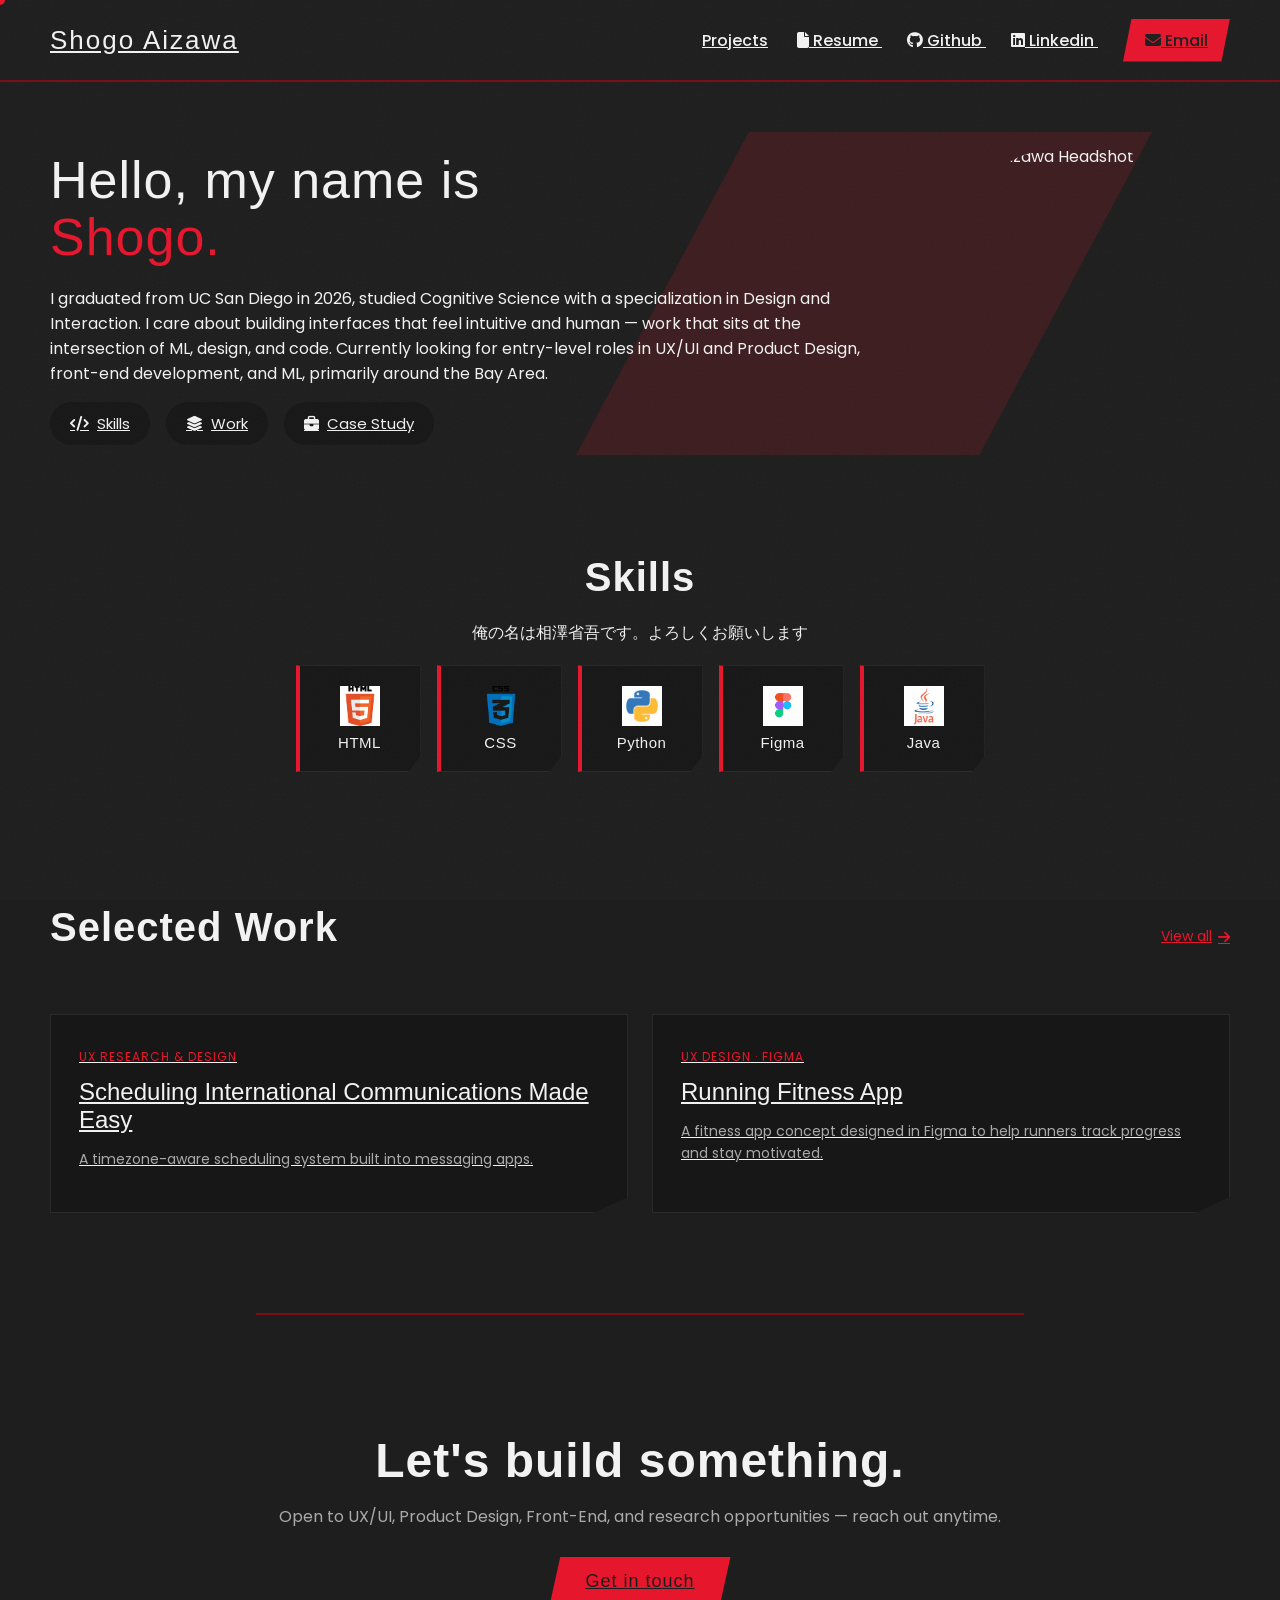
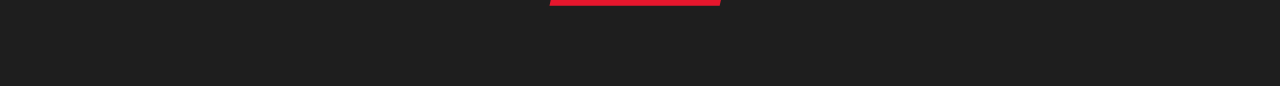
==== commit 3e7b5a32: "Update Skills section text in index.html Removed part of the Japanese text in the Skills section." ====
--- a/index.html
+++ b/index.html
@@ -98,7 +98,7 @@
          <section id="Skills" class="skills-section">
          <h2>Skills</h2>
          <div class="text">
-            俺の名は相澤省吾です。よろしくお願いします。つかみかけた夢のかけらカワラナイモノ
+            俺の名は相澤省吾です。よろしくお願いします
          </div>
 
          <div class="cells">
